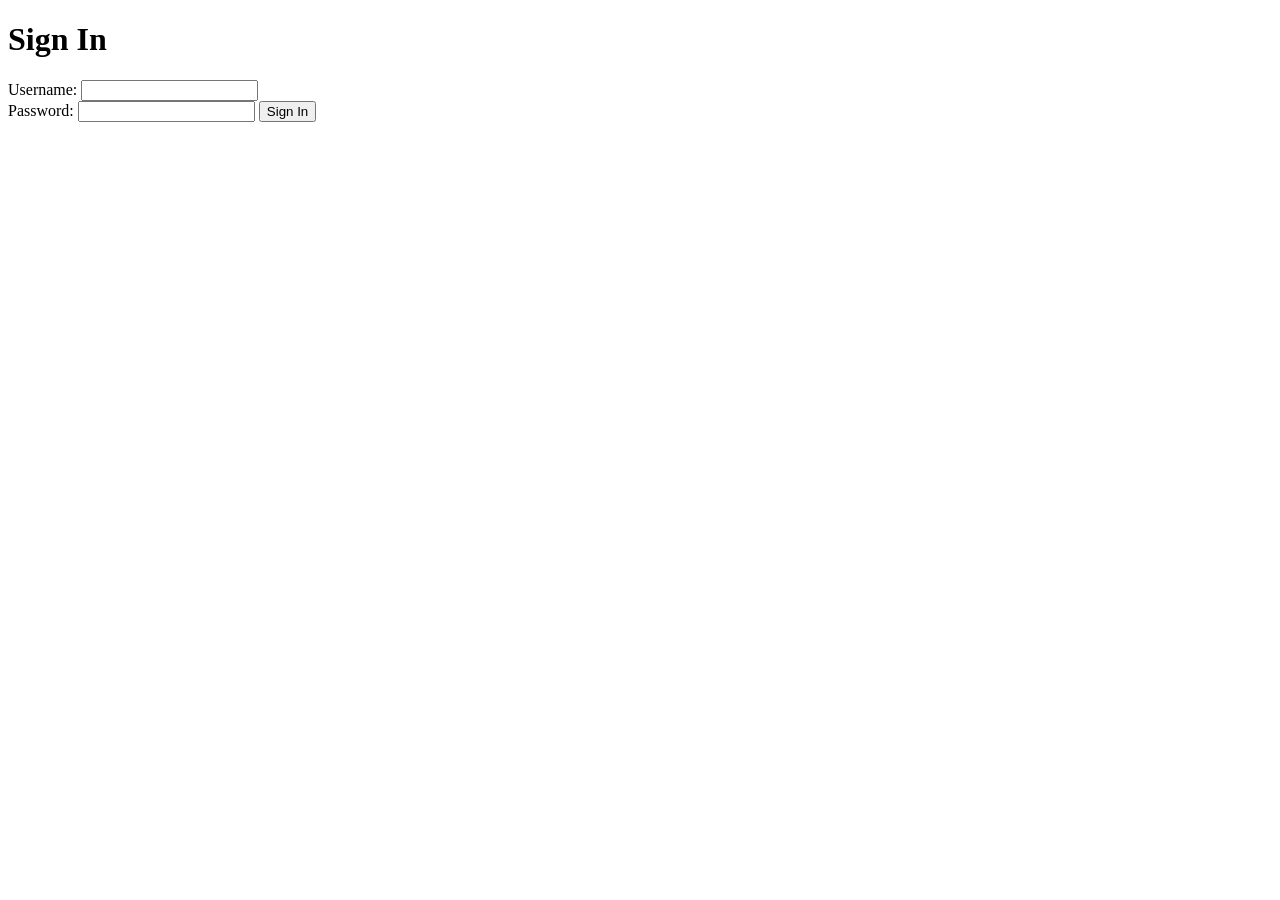
==== html/index.html @ 6da2d061 "Rename signin.html to html/index.html" ====
<!DOCTYPE html>
<html lang="en">
<head>
    <meta charset="UTF-8">
    <meta name="viewport" content="width=device-width, initial-scale=1.0">
    <title>Sign In</title>

    <link rel="stylesheet" href="../CSS/stylesheet.css">

    <script>
        window.onload = function() {
            alert('Welcome to the Sign In page! Please enter your credentials.');
        };

        function handleSubmit(event) {
            event.preventDefault();

            const username = document.getElementById('username').value.trim();
            const password = document.getElementById('password').value.trim();

            const usernameError = document.getElementById('usernameError');
            usernameError.textContent = "";

            // Simple login check
            if (username === 'admin' && password === '2026') {
                alert('Sign in successful!');
                
                // Redirect to another page (create home.html if needed)
                window.location.href = "home.html";
            } else {
                usernameError.textContent = "Invalid username or password.";
            }
        }
    </script>
</head>
<body>

    <div class="container">
        <h1>Sign In</h1>

        <form onsubmit="handleSubmit(event)">
            <label for="username">Username:</label>
            <input type="text" id="username" required>
            <div id="usernameError" class="error"></div>

            <label for="password">Password:</label>
            <input type="password" id="password" required>

            <button type="submit">Sign In</button>
        </form>
    </div>

</body>
</html>
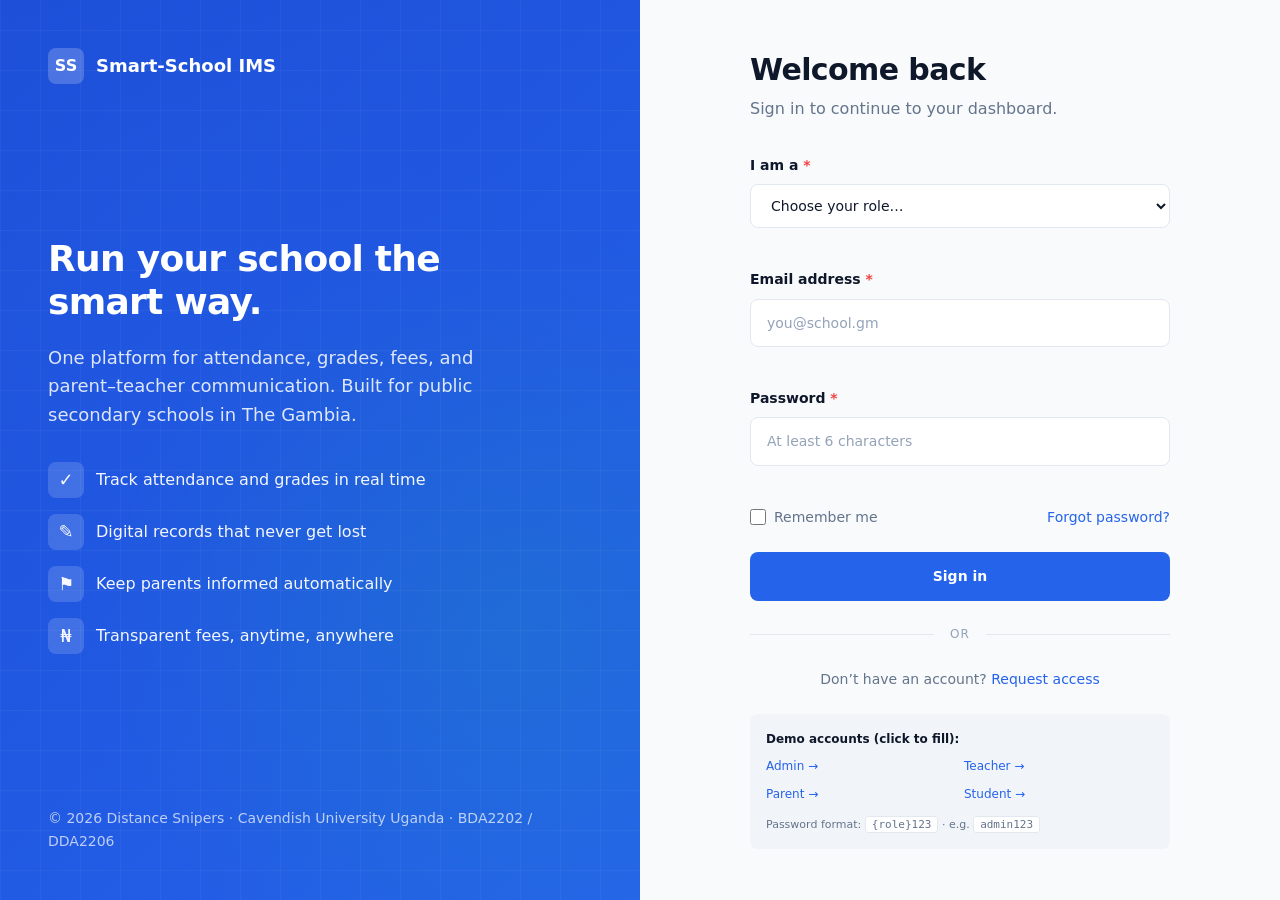
==== commit b152f65b: "Add files via upload" ====
--- a/html/index.html
+++ b/html/index.html
@@ -1,54 +1,277 @@
-<!DOCTYPE html>
-<html lang="en">
-<head>
-    <meta charset="UTF-8">
-    <meta name="viewport" content="width=device-width, initial-scale=1.0">
-    <title>Sign In</title>
-
-    <link rel="stylesheet" href="../CSS/stylesheet.css">
-
-    <script>
-        window.onload = function() {
-            alert('Welcome to the Sign In page! Please enter your credentials.');
-        };
-
-        function handleSubmit(event) {
-            event.preventDefault();
-
-            const username = document.getElementById('username').value.trim();
-            const password = document.getElementById('password').value.trim();
-
-            const usernameError = document.getElementById('usernameError');
-            usernameError.textContent = "";
-
-            // Simple login check
-            if (username === 'admin' && password === '2026') {
-                alert('Sign in successful!');
-                
-                // Redirect to another page (create home.html if needed)
-                window.location.href = "home.html";
-            } else {
-                usernameError.textContent = "Invalid username or password.";
-            }
-        }
-    </script>
-</head>
-<body>
-
-    <div class="container">
-        <h1>Sign In</h1>
-
-        <form onsubmit="handleSubmit(event)">
-            <label for="username">Username:</label>
-            <input type="text" id="username" required>
-            <div id="usernameError" class="error"></div>
-
-            <label for="password">Password:</label>
-            <input type="password" id="password" required>
-
-            <button type="submit">Sign In</button>
-        </form>
-    </div>
-
-</body>
-</html>
+<!DOCTYPE html>
+<html lang="en">
+<head>
+  <meta charset="UTF-8">
+  <meta name="viewport" content="width=device-width, initial-scale=1.0">
+  <title>Sign in — S-SIMS</title>
+  <link rel="preconnect" href="https://fonts.googleapis.com">
+  <link rel="preconnect" href="https://fonts.gstatic.com" crossorigin>
+  <link href="https://fonts.googleapis.com/css2?family=Inter:wght@400;500;600;700&display=swap" rel="stylesheet">
+  <link rel="stylesheet" href="../css/styles.css">
+</head>
+<body data-page="login">
+
+  <main class="auth-shell">
+    <!-- Hero (desktop only) -->
+    <aside class="auth-hero">
+      <div class="auth-hero-brand">
+        <div class="sidebar-brand-logo" style="background: rgba(255,255,255,0.2); color: white;">SS</div>
+        <span>Smart-School IMS</span>
+      </div>
+
+      <div class="auth-hero-content">
+        <h1>Run your school the smart way.</h1>
+        <p>One platform for attendance, grades, fees, and parent&ndash;teacher communication. Built for public secondary schools in The Gambia.</p>
+
+        <div class="auth-hero-features">
+          <div class="auth-hero-feature">
+            <div class="auth-hero-feature-icon">&#x2713;</div>
+            <div>Track attendance and grades in real time</div>
+          </div>
+          <div class="auth-hero-feature">
+            <div class="auth-hero-feature-icon">&#x270E;</div>
+            <div>Digital records that never get lost</div>
+          </div>
+          <div class="auth-hero-feature">
+            <div class="auth-hero-feature-icon">&#x2691;</div>
+            <div>Keep parents informed automatically</div>
+          </div>
+          <div class="auth-hero-feature">
+            <div class="auth-hero-feature-icon">&#x20A6;</div>
+            <div>Transparent fees, anytime, anywhere</div>
+          </div>
+        </div>
+      </div>
+
+      <div class="auth-hero-footer">
+        &copy; 2026 Distance Snipers &middot; Cavendish University Uganda &middot; BDA2202 / DDA2206
+      </div>
+    </aside>
+
+    <!-- Form area (3 view modes: login, register, forgot, success) -->
+    <section class="auth-form-wrap">
+      <div class="auth-card" id="auth-card">
+
+        <!-- ===== LOGIN VIEW ===== -->
+        <div class="auth-view" data-auth-view="login">
+          <div class="auth-card-mobile-brand">
+            <div class="sidebar-brand-logo">SS</div>
+            <span>Smart-School IMS</span>
+          </div>
+
+          <h2>Welcome back</h2>
+          <p class="auth-card-subtitle">Sign in to continue to your dashboard.</p>
+
+          <div id="login-error-banner" class="auth-error-banner"></div>
+
+          <form id="login-form" novalidate>
+            <div class="form-group">
+              <label class="form-label" for="login-role">I am a <span class="required">*</span></label>
+              <select id="login-role" class="select" required>
+                <option value="">Choose your role&hellip;</option>
+                <option value="admin">Administrator</option>
+                <option value="teacher">Teacher</option>
+                <option value="parent">Parent</option>
+                <option value="student">Student</option>
+              </select>
+              <span id="login-role-error" class="form-error"></span>
+            </div>
+
+            <div class="form-group">
+              <label class="form-label" for="login-email">Email address <span class="required">*</span></label>
+              <input id="login-email" type="email" class="input" placeholder="you@school.gm" autocomplete="email" required>
+              <span id="login-email-error" class="form-error"></span>
+            </div>
+
+            <div class="form-group">
+              <label class="form-label" for="login-password">Password <span class="required">*</span></label>
+              <input id="login-password" type="password" class="input" placeholder="At least 6 characters" autocomplete="current-password" required>
+              <span id="login-password-error" class="form-error"></span>
+            </div>
+
+            <div class="auth-form-row">
+              <label class="checkbox-wrapper">
+                <input type="checkbox" id="login-remember">
+                <span>Remember me</span>
+              </label>
+              <a href="#" data-auth-view-link="forgot">Forgot password?</a>
+            </div>
+
+            <button type="submit" class="btn btn-primary btn-block">Sign in</button>
+          </form>
+
+          <div class="auth-divider">or</div>
+
+          <p class="auth-footer-text">
+            Don&rsquo;t have an account? <a href="#" data-auth-view-link="register">Request access</a>
+          </p>
+
+          <div class="auth-demo-creds">
+            <strong>Demo accounts (click to fill):</strong>
+            <div style="display: grid; grid-template-columns: 1fr 1fr; gap: var(--space-2); margin-top: var(--space-2);">
+              <a href="#" data-fill="admin">Admin &rarr;</a>
+              <a href="#" data-fill="teacher">Teacher &rarr;</a>
+              <a href="#" data-fill="parent">Parent &rarr;</a>
+              <a href="#" data-fill="student">Student &rarr;</a>
+            </div>
+            <div style="margin-top: var(--space-3); font-size: 11px;">
+              Password format: <code>{role}123</code> &middot; e.g. <code>admin123</code>
+            </div>
+          </div>
+        </div>
+
+        <!-- ===== REGISTER VIEW ===== -->
+        <div class="auth-view hidden" data-auth-view="register">
+          <div class="auth-card-mobile-brand">
+            <div class="sidebar-brand-logo">SS</div>
+            <span>Smart-School IMS</span>
+          </div>
+
+          <h2>Request access</h2>
+          <p class="auth-card-subtitle">Tell us a bit about yourself and we&rsquo;ll get back to you.</p>
+
+          <form id="register-form" novalidate>
+            <div class="form-group">
+              <label class="form-label" for="reg-role">I am a <span class="required">*</span></label>
+              <select id="reg-role" class="select" required>
+                <option value="">Choose your role&hellip;</option>
+                <option value="parent">Parent / Guardian</option>
+                <option value="student">Student</option>
+                <option value="teacher">Teacher</option>
+              </select>
+            </div>
+
+            <div class="form-group">
+              <label class="form-label" for="reg-name">Full name <span class="required">*</span></label>
+              <input id="reg-name" type="text" class="input" placeholder="e.g. Awa Touray" required>
+            </div>
+
+            <div class="form-group">
+              <label class="form-label" for="reg-email">Email address <span class="required">*</span></label>
+              <input id="reg-email" type="email" class="input" placeholder="you@example.com" required>
+            </div>
+
+            <div class="form-group">
+              <label class="form-label" for="reg-phone">Phone number</label>
+              <input id="reg-phone" type="tel" class="input" placeholder="+220 xxx xxxx">
+            </div>
+
+            <div class="form-group">
+              <label class="form-label" for="reg-note">Anything else we should know?</label>
+              <textarea id="reg-note" class="textarea" rows="3" placeholder="e.g. my child Lamin is in Form 3A"></textarea>
+            </div>
+
+            <button type="submit" class="btn btn-primary btn-block">Submit request</button>
+          </form>
+
+          <div class="auth-divider">or</div>
+
+          <p class="auth-footer-text">
+            Already have an account? <a href="#" data-auth-view-link="login">Sign in</a>
+          </p>
+        </div>
+
+        <!-- ===== FORGOT PASSWORD VIEW ===== -->
+        <div class="auth-view hidden" data-auth-view="forgot">
+          <div class="auth-card-mobile-brand">
+            <div class="sidebar-brand-logo">SS</div>
+            <span>Smart-School IMS</span>
+          </div>
+
+          <h2>Reset your password</h2>
+          <p class="auth-card-subtitle">Enter the email associated with your account.</p>
+
+          <form id="forgot-form" novalidate>
+            <div class="form-group">
+              <label class="form-label" for="fp-email">Email address <span class="required">*</span></label>
+              <input id="fp-email" type="email" class="input" placeholder="you@school.gm" autocomplete="email" required>
+              <span id="fp-email-error" class="form-error"></span>
+            </div>
+
+            <button type="submit" class="btn btn-primary btn-block">Send reset link</button>
+          </form>
+
+          <div class="auth-divider">or</div>
+
+          <p class="auth-footer-text">
+            Remembered it? <a href="#" data-auth-view-link="login">Back to sign in</a>
+          </p>
+        </div>
+
+        <!-- ===== SUCCESS VIEW (shared) ===== -->
+        <div class="auth-view hidden" data-auth-view="success">
+          <div style="text-align: center; padding: var(--space-8) 0;">
+            <div id="success-icon" style="width: 64px; height: 64px; border-radius: 50%; background: var(--color-secondary-light); color: var(--color-secondary-dark); display: flex; align-items: center; justify-content: center; font-size: 32px; margin: 0 auto var(--space-5);">&#x2713;</div>
+            <h2 id="success-title">Done</h2>
+            <p class="auth-card-subtitle" id="success-message" style="margin-top: var(--space-2);"></p>
+            <a href="#" data-auth-view-link="login" class="btn btn-outline">Back to sign in</a>
+          </div>
+        </div>
+
+      </div>
+    </section>
+  </main>
+
+  <script>
+    // [M1] In-page view switcher for auth (login/register/forgot/success)
+    function showAuthView(viewName) {
+      var views = document.querySelectorAll('[data-auth-view]');
+      for (var i = 0; i < views.length; i++) {
+        if (views[i].dataset.authView === viewName) {
+          views[i].classList.remove('hidden');
+        } else {
+          views[i].classList.add('hidden');
+        }
+      }
+    }
+
+    document.addEventListener('click', function (e) {
+      var t = e.target.closest('[data-auth-view-link]');
+      if (t) {
+        e.preventDefault();
+        showAuthView(t.dataset.authViewLink);
+      }
+    });
+
+    // Register form handler
+    document.getElementById('register-form').addEventListener('submit', function (e) {
+      e.preventDefault();
+      document.getElementById('success-icon').innerHTML = '&#x2713;';
+      document.getElementById('success-title').textContent = 'Request submitted';
+      document.getElementById('success-message').innerHTML = 'Thanks! We&rsquo;ll review your request and email you within 1&ndash;2 working days.';
+      showAuthView('success');
+    });
+
+    // Forgot password handler
+    document.getElementById('forgot-form').addEventListener('submit', function (e) {
+      e.preventDefault();
+      var emailInput = document.getElementById('fp-email');
+      var error = document.getElementById('fp-email-error');
+      var email = emailInput.value.trim();
+      var pattern = /^[^\s@]+@[^\s@]+\.[^\s@]+$/;
+
+      error.textContent = '';
+      emailInput.classList.remove('input-error');
+
+      if (!email) {
+        error.textContent = 'Please enter your email.';
+        emailInput.classList.add('input-error');
+        return;
+      }
+      if (!pattern.test(email)) {
+        error.textContent = 'Please enter a valid email.';
+        emailInput.classList.add('input-error');
+        return;
+      }
+
+      document.getElementById('success-icon').innerHTML = '&#x2709;';
+      document.getElementById('success-icon').style.background = 'var(--color-primary-light)';
+      document.getElementById('success-icon').style.color = 'var(--color-primary-dark)';
+      document.getElementById('success-title').textContent = 'Check your inbox';
+      document.getElementById('success-message').innerHTML = 'If an account exists for <strong>' + email.replace(/[<>&]/g, '') + '</strong>, you&rsquo;ll receive a password reset link shortly.';
+      showAuthView('success');
+    });
+  </script>
+  <script src="../javascript/script.js" defer></script>
+</body>
+</html>
--- a/css/styles.css
+++ b/css/styles.css
@@ -0,0 +1,1899 @@
+/* ============================================================
+   SMART-SCHOOL INFORMATION MANAGEMENT SYSTEM
+   Group: Distance Snipers
+   Single shared stylesheet — sections marked [M{n}] per owner
+   ============================================================ */
+
+/* ============================================================
+   [M6-VARIABLES] Design tokens — Member 6
+   ============================================================ */
+:root {
+  /* Primary — trust & focus */
+  --color-primary: #2563eb;
+  --color-primary-dark: #1d4ed8;
+  --color-primary-light: #dbeafe;
+
+  /* Secondary — growth & success */
+  --color-secondary: #10b981;
+  --color-secondary-dark: #059669;
+  --color-secondary-light: #d1fae5;
+
+  /* Status */
+  --color-success: #22c55e;
+  --color-warning: #f59e0b;
+  --color-danger: #ef4444;
+  --color-info: #0ea5e9;
+
+  /* Neutrals */
+  --color-bg: #f8fafc;
+  --color-surface: #ffffff;
+  --color-surface-alt: #f1f5f9;
+  --color-border: #e2e8f0;
+  --color-border-strong: #cbd5e1;
+  --color-text: #0f172a;
+  --color-text-muted: #64748b;
+  --color-text-subtle: #94a3b8;
+
+  /* Spacing scale (4px base) */
+  --space-1: 0.25rem;
+  --space-2: 0.5rem;
+  --space-3: 0.75rem;
+  --space-4: 1rem;
+  --space-5: 1.25rem;
+  --space-6: 1.5rem;
+  --space-8: 2rem;
+  --space-10: 2.5rem;
+  --space-12: 3rem;
+  --space-16: 4rem;
+
+  /* Typography */
+  --font-family-base: 'Inter', system-ui, -apple-system, BlinkMacSystemFont, sans-serif;
+  --font-family-display: 'Inter', system-ui, sans-serif;
+  --text-xs: 0.75rem;
+  --text-sm: 0.875rem;
+  --text-base: 1rem;
+  --text-lg: 1.125rem;
+  --text-xl: 1.25rem;
+  --text-2xl: 1.5rem;
+  --text-3xl: 1.875rem;
+  --text-4xl: 2.25rem;
+
+  /* Radii */
+  --radius-sm: 4px;
+  --radius-md: 8px;
+  --radius-lg: 12px;
+  --radius-xl: 16px;
+  --radius-full: 9999px;
+
+  /* Shadows */
+  --shadow-sm: 0 1px 2px rgba(15, 23, 42, 0.05);
+  --shadow-md: 0 4px 6px -1px rgba(15, 23, 42, 0.07), 0 2px 4px -1px rgba(15, 23, 42, 0.04);
+  --shadow-lg: 0 10px 15px -3px rgba(15, 23, 42, 0.08), 0 4px 6px -2px rgba(15, 23, 42, 0.04);
+  --shadow-xl: 0 20px 25px -5px rgba(15, 23, 42, 0.1), 0 10px 10px -5px rgba(15, 23, 42, 0.04);
+
+  /* Transitions */
+  --transition-fast: 150ms ease;
+  --transition-base: 200ms ease;
+  --transition-slow: 300ms ease;
+
+  /* Layout */
+  --sidebar-width: 240px;
+  --sidebar-width-collapsed: 72px;
+  --topbar-height: 64px;
+}
+
+/* ============================================================
+   [M6-RESET] Reset & base styles — Member 6
+   ============================================================ */
+*,
+*::before,
+*::after {
+  box-sizing: border-box;
+  margin: 0;
+  padding: 0;
+}
+
+html {
+  -webkit-text-size-adjust: 100%;
+  -webkit-tap-highlight-color: transparent;
+}
+
+body {
+  font-family: var(--font-family-base);
+  font-size: var(--text-base);
+  line-height: 1.6;
+  color: var(--color-text);
+  background-color: var(--color-bg);
+  min-height: 100vh;
+  -webkit-font-smoothing: antialiased;
+  -moz-osx-font-smoothing: grayscale;
+}
+
+img,
+svg {
+  max-width: 100%;
+  display: block;
+}
+
+button,
+input,
+select,
+textarea {
+  font: inherit;
+  color: inherit;
+}
+
+button {
+  cursor: pointer;
+  border: none;
+  background: none;
+}
+
+a {
+  color: var(--color-primary);
+  text-decoration: none;
+  transition: color var(--transition-fast);
+}
+
+a:hover {
+  color: var(--color-primary-dark);
+}
+
+ul,
+ol {
+  list-style: none;
+}
+
+/* ============================================================
+   [M6-COMPONENTS] Shared components — Member 6
+   ============================================================ */
+
+/* Typography */
+h1, h2, h3, h4, h5, h6 {
+  font-family: var(--font-family-display);
+  font-weight: 700;
+  line-height: 1.25;
+  color: var(--color-text);
+  letter-spacing: -0.02em;
+}
+
+h1 { font-size: var(--text-3xl); }
+h2 { font-size: var(--text-2xl); }
+h3 { font-size: var(--text-xl); }
+h4 { font-size: var(--text-lg); }
+
+.text-muted { color: var(--color-text-muted); }
+.text-subtle { color: var(--color-text-subtle); }
+.text-sm { font-size: var(--text-sm); }
+.text-xs { font-size: var(--text-xs); }
+.font-bold { font-weight: 700; }
+.font-medium { font-weight: 500; }
+
+/* Buttons */
+.btn {
+  display: inline-flex;
+  align-items: center;
+  justify-content: center;
+  gap: var(--space-2);
+  padding: var(--space-3) var(--space-5);
+  font-size: var(--text-sm);
+  font-weight: 600;
+  border-radius: var(--radius-md);
+  transition: all var(--transition-fast);
+  white-space: nowrap;
+  border: 1px solid transparent;
+  text-decoration: none;
+}
+
+.btn:focus-visible {
+  outline: 2px solid var(--color-primary);
+  outline-offset: 2px;
+}
+
+.btn-primary {
+  background-color: var(--color-primary);
+  color: white;
+}
+
+.btn-primary:hover {
+  background-color: var(--color-primary-dark);
+  color: white;
+  transform: translateY(-1px);
+  box-shadow: var(--shadow-md);
+}
+
+.btn-secondary {
+  background-color: var(--color-secondary);
+  color: white;
+}
+
+.btn-secondary:hover {
+  background-color: var(--color-secondary-dark);
+  color: white;
+}
+
+.btn-outline {
+  background-color: transparent;
+  color: var(--color-primary);
+  border-color: var(--color-border-strong);
+}
+
+.btn-outline:hover {
+  background-color: var(--color-primary-light);
+  border-color: var(--color-primary);
+}
+
+.btn-ghost {
+  background-color: transparent;
+  color: var(--color-text-muted);
+}
+
+.btn-ghost:hover {
+  background-color: var(--color-surface-alt);
+  color: var(--color-text);
+}
+
+.btn-danger {
+  background-color: var(--color-danger);
+  color: white;
+}
+
+.btn-danger:hover {
+  background-color: #dc2626;
+  color: white;
+}
+
+.btn-sm {
+  padding: var(--space-2) var(--space-3);
+  font-size: var(--text-xs);
+}
+
+.btn-block {
+  width: 100%;
+}
+
+.btn:disabled {
+  opacity: 0.5;
+  cursor: not-allowed;
+  transform: none !important;
+}
+
+/* Form Controls */
+.form-group {
+  margin-bottom: var(--space-5);
+}
+
+.form-label {
+  display: block;
+  font-size: var(--text-sm);
+  font-weight: 600;
+  color: var(--color-text);
+  margin-bottom: var(--space-2);
+}
+
+.form-label .required {
+  color: var(--color-danger);
+}
+
+.input,
+.select,
+.textarea {
+  width: 100%;
+  padding: var(--space-3) var(--space-4);
+  font-size: var(--text-sm);
+  background-color: var(--color-surface);
+  border: 1px solid var(--color-border);
+  border-radius: var(--radius-md);
+  transition: all var(--transition-fast);
+  color: var(--color-text);
+}
+
+.input:hover,
+.select:hover,
+.textarea:hover {
+  border-color: var(--color-border-strong);
+}
+
+.input:focus,
+.select:focus,
+.textarea:focus {
+  outline: none;
+  border-color: var(--color-primary);
+  box-shadow: 0 0 0 3px var(--color-primary-light);
+}
+
+.input.input-error,
+.select.input-error,
+.textarea.input-error {
+  border-color: var(--color-danger);
+}
+
+.input.input-error:focus,
+.select.input-error:focus {
+  box-shadow: 0 0 0 3px rgba(239, 68, 68, 0.15);
+}
+
+.input::placeholder {
+  color: var(--color-text-subtle);
+}
+
+.form-error {
+  display: block;
+  font-size: var(--text-xs);
+  color: var(--color-danger);
+  margin-top: var(--space-2);
+  min-height: 1em;
+}
+
+.form-help {
+  display: block;
+  font-size: var(--text-xs);
+  color: var(--color-text-muted);
+  margin-top: var(--space-2);
+}
+
+.checkbox-wrapper {
+  display: flex;
+  align-items: center;
+  gap: var(--space-2);
+  cursor: pointer;
+  font-size: var(--text-sm);
+  color: var(--color-text-muted);
+}
+
+.checkbox-wrapper input[type="checkbox"] {
+  width: 16px;
+  height: 16px;
+  accent-color: var(--color-primary);
+  cursor: pointer;
+}
+
+/* Cards */
+.card {
+  background-color: var(--color-surface);
+  border: 1px solid var(--color-border);
+  border-radius: var(--radius-lg);
+  overflow: hidden;
+  transition: box-shadow var(--transition-base);
+}
+
+.card:hover {
+  box-shadow: var(--shadow-md);
+}
+
+.card-header {
+  padding: var(--space-5) var(--space-6);
+  border-bottom: 1px solid var(--color-border);
+  display: flex;
+  align-items: center;
+  justify-content: space-between;
+  gap: var(--space-4);
+  flex-wrap: wrap;
+}
+
+.card-header h2,
+.card-header h3 {
+  margin: 0;
+}
+
+.card-body {
+  padding: var(--space-6);
+}
+
+.card-footer {
+  padding: var(--space-4) var(--space-6);
+  border-top: 1px solid var(--color-border);
+  background-color: var(--color-surface-alt);
+}
+
+/* Badges */
+.badge {
+  display: inline-flex;
+  align-items: center;
+  gap: var(--space-1);
+  padding: var(--space-1) var(--space-3);
+  font-size: var(--text-xs);
+  font-weight: 600;
+  border-radius: var(--radius-full);
+  background-color: var(--color-surface-alt);
+  color: var(--color-text-muted);
+}
+
+.badge-success {
+  background-color: var(--color-secondary-light);
+  color: var(--color-secondary-dark);
+}
+
+.badge-warning {
+  background-color: #fef3c7;
+  color: #b45309;
+}
+
+.badge-danger {
+  background-color: #fee2e2;
+  color: #b91c1c;
+}
+
+.badge-info {
+  background-color: var(--color-primary-light);
+  color: var(--color-primary-dark);
+}
+
+.badge-dot::before {
+  content: '';
+  width: 6px;
+  height: 6px;
+  border-radius: 50%;
+  background-color: currentColor;
+}
+
+/* Tables */
+.table-wrapper {
+  overflow-x: auto;
+  border-radius: var(--radius-lg);
+  border: 1px solid var(--color-border);
+  background-color: var(--color-surface);
+}
+
+.table {
+  width: 100%;
+  border-collapse: collapse;
+  font-size: var(--text-sm);
+}
+
+.table thead {
+  background-color: var(--color-surface-alt);
+  border-bottom: 1px solid var(--color-border);
+}
+
+.table th {
+  padding: var(--space-3) var(--space-5);
+  text-align: left;
+  font-weight: 600;
+  color: var(--color-text-muted);
+  font-size: var(--text-xs);
+  text-transform: uppercase;
+  letter-spacing: 0.05em;
+  white-space: nowrap;
+}
+
+.table th.sortable {
+  cursor: pointer;
+  user-select: none;
+}
+
+.table th.sortable:hover {
+  color: var(--color-primary);
+}
+
+.table th.sortable::after {
+  content: ' ⇅';
+  opacity: 0.4;
+}
+
+.table td {
+  padding: var(--space-4) var(--space-5);
+  border-bottom: 1px solid var(--color-border);
+  color: var(--color-text);
+}
+
+.table tbody tr:last-child td {
+  border-bottom: none;
+}
+
+.table tbody tr {
+  transition: background-color var(--transition-fast);
+}
+
+.table tbody tr:hover {
+  background-color: var(--color-surface-alt);
+}
+
+/* Modal */
+.modal-overlay {
+  position: fixed;
+  inset: 0;
+  background-color: rgba(15, 23, 42, 0.5);
+  backdrop-filter: blur(4px);
+  display: flex;
+  align-items: center;
+  justify-content: center;
+  z-index: 1000;
+  padding: var(--space-4);
+  opacity: 0;
+  visibility: hidden;
+  transition: opacity var(--transition-base), visibility var(--transition-base);
+}
+
+.modal-overlay.is-open {
+  opacity: 1;
+  visibility: visible;
+}
+
+.modal {
+  background-color: var(--color-surface);
+  border-radius: var(--radius-xl);
+  width: 100%;
+  max-width: 500px;
+  max-height: 90vh;
+  overflow-y: auto;
+  box-shadow: var(--shadow-xl);
+  transform: translateY(20px);
+  transition: transform var(--transition-base);
+}
+
+.modal-overlay.is-open .modal {
+  transform: translateY(0);
+}
+
+.modal-header {
+  padding: var(--space-5) var(--space-6);
+  border-bottom: 1px solid var(--color-border);
+  display: flex;
+  align-items: center;
+  justify-content: space-between;
+}
+
+.modal-header h3 {
+  margin: 0;
+}
+
+.modal-close {
+  width: 32px;
+  height: 32px;
+  border-radius: var(--radius-md);
+  display: flex;
+  align-items: center;
+  justify-content: center;
+  font-size: var(--text-xl);
+  color: var(--color-text-muted);
+  transition: all var(--transition-fast);
+}
+
+.modal-close:hover {
+  background-color: var(--color-surface-alt);
+  color: var(--color-text);
+}
+
+.modal-body {
+  padding: var(--space-6);
+}
+
+.modal-footer {
+  padding: var(--space-4) var(--space-6);
+  border-top: 1px solid var(--color-border);
+  background-color: var(--color-surface-alt);
+  display: flex;
+  justify-content: flex-end;
+  gap: var(--space-3);
+}
+
+/* Toast */
+.toast {
+  position: fixed;
+  bottom: var(--space-6);
+  right: var(--space-6);
+  background-color: var(--color-text);
+  color: white;
+  padding: var(--space-4) var(--space-5);
+  border-radius: var(--radius-md);
+  box-shadow: var(--shadow-lg);
+  z-index: 2000;
+  display: flex;
+  align-items: center;
+  gap: var(--space-3);
+  transform: translateY(100px);
+  opacity: 0;
+  transition: all var(--transition-base);
+  max-width: 400px;
+}
+
+.toast.is-visible {
+  transform: translateY(0);
+  opacity: 1;
+}
+
+.toast-success {
+  background-color: var(--color-secondary-dark);
+}
+
+.toast-error {
+  background-color: var(--color-danger);
+}
+
+/* Utility classes */
+.hidden { display: none !important; }
+.text-center { text-align: center; }
+.text-right { text-align: right; }
+.mt-2 { margin-top: var(--space-2); }
+.mt-4 { margin-top: var(--space-4); }
+.mt-6 { margin-top: var(--space-6); }
+.mb-2 { margin-bottom: var(--space-2); }
+.mb-4 { margin-bottom: var(--space-4); }
+.mb-6 { margin-bottom: var(--space-6); }
+.flex { display: flex; }
+.flex-col { flex-direction: column; }
+.items-center { align-items: center; }
+.justify-between { justify-content: space-between; }
+.gap-2 { gap: var(--space-2); }
+.gap-4 { gap: var(--space-4); }
+
+/* Progress bar */
+.progress {
+  width: 100%;
+  height: 8px;
+  background-color: var(--color-surface-alt);
+  border-radius: var(--radius-full);
+  overflow: hidden;
+}
+
+.progress-bar {
+  height: 100%;
+  background-color: var(--color-primary);
+  border-radius: var(--radius-full);
+  transition: width var(--transition-slow);
+}
+
+.progress-bar-success { background-color: var(--color-secondary); }
+.progress-bar-warning { background-color: var(--color-warning); }
+.progress-bar-danger { background-color: var(--color-danger); }
+
+/* ============================================================
+   [M1] Authentication & Landing — Member 1
+   ============================================================ */
+
+.auth-shell {
+  min-height: 100vh;
+  display: grid;
+  grid-template-columns: 1fr;
+  background-color: var(--color-bg);
+}
+
+@media (min-width: 1024px) {
+  .auth-shell {
+    grid-template-columns: 1fr 1fr;
+  }
+}
+
+.auth-hero {
+  display: none;
+  background:
+    radial-gradient(circle at 20% 30%, rgba(37, 99, 235, 0.15) 0%, transparent 50%),
+    radial-gradient(circle at 80% 70%, rgba(16, 185, 129, 0.15) 0%, transparent 50%),
+    linear-gradient(135deg, var(--color-primary-dark) 0%, var(--color-primary) 100%);
+  padding: var(--space-12);
+  position: relative;
+  overflow: hidden;
+  color: white;
+}
+
+@media (min-width: 1024px) {
+  .auth-hero {
+    display: flex;
+    flex-direction: column;
+    justify-content: space-between;
+  }
+}
+
+.auth-hero::before {
+  content: '';
+  position: absolute;
+  top: -50%;
+  right: -50%;
+  width: 200%;
+  height: 200%;
+  background-image:
+    linear-gradient(rgba(255, 255, 255, 0.04) 1px, transparent 1px),
+    linear-gradient(90deg, rgba(255, 255, 255, 0.04) 1px, transparent 1px);
+  background-size: 40px 40px;
+  pointer-events: none;
+}
+
+.auth-hero-brand {
+  display: flex;
+  align-items: center;
+  gap: var(--space-3);
+  font-size: var(--text-lg);
+  font-weight: 700;
+  position: relative;
+  z-index: 1;
+}
+
+.auth-hero-content {
+  position: relative;
+  z-index: 1;
+  max-width: 480px;
+}
+
+.auth-hero h1 {
+  color: white;
+  font-size: var(--text-4xl);
+  margin-bottom: var(--space-5);
+  line-height: 1.2;
+}
+
+.auth-hero p {
+  font-size: var(--text-lg);
+  color: rgba(255, 255, 255, 0.85);
+  margin-bottom: var(--space-8);
+}
+
+.auth-hero-features {
+  display: flex;
+  flex-direction: column;
+  gap: var(--space-4);
+}
+
+.auth-hero-feature {
+  display: flex;
+  align-items: center;
+  gap: var(--space-3);
+  color: rgba(255, 255, 255, 0.95);
+  font-size: var(--text-base);
+}
+
+.auth-hero-feature-icon {
+  width: 36px;
+  height: 36px;
+  border-radius: var(--radius-md);
+  background-color: rgba(255, 255, 255, 0.15);
+  display: flex;
+  align-items: center;
+  justify-content: center;
+  font-size: var(--text-lg);
+  flex-shrink: 0;
+}
+
+.auth-hero-footer {
+  position: relative;
+  z-index: 1;
+  font-size: var(--text-sm);
+  color: rgba(255, 255, 255, 0.7);
+}
+
+.auth-form-wrap {
+  display: flex;
+  align-items: center;
+  justify-content: center;
+  padding: var(--space-8) var(--space-4);
+}
+
+.auth-card {
+  width: 100%;
+  max-width: 420px;
+}
+
+.auth-card-mobile-brand {
+  display: flex;
+  align-items: center;
+  gap: var(--space-3);
+  margin-bottom: var(--space-8);
+  font-weight: 700;
+  font-size: var(--text-lg);
+  color: var(--color-primary);
+}
+
+@media (min-width: 1024px) {
+  .auth-card-mobile-brand {
+    display: none;
+  }
+}
+
+.auth-card h2 {
+  font-size: var(--text-3xl);
+  margin-bottom: var(--space-2);
+}
+
+.auth-card-subtitle {
+  color: var(--color-text-muted);
+  margin-bottom: var(--space-8);
+}
+
+.auth-form-row {
+  display: flex;
+  align-items: center;
+  justify-content: space-between;
+  margin-bottom: var(--space-6);
+}
+
+.auth-form-row a {
+  font-size: var(--text-sm);
+}
+
+.auth-error-banner {
+  background-color: #fee2e2;
+  color: #991b1b;
+  padding: var(--space-3) var(--space-4);
+  border-radius: var(--radius-md);
+  font-size: var(--text-sm);
+  margin-bottom: var(--space-5);
+  border-left: 3px solid var(--color-danger);
+  display: none;
+}
+
+.auth-error-banner.is-visible {
+  display: block;
+}
+
+.auth-divider {
+  display: flex;
+  align-items: center;
+  gap: var(--space-4);
+  margin: var(--space-6) 0;
+  color: var(--color-text-subtle);
+  font-size: var(--text-xs);
+  text-transform: uppercase;
+  letter-spacing: 0.1em;
+}
+
+.auth-divider::before,
+.auth-divider::after {
+  content: '';
+  flex: 1;
+  height: 1px;
+  background-color: var(--color-border);
+}
+
+.auth-footer-text {
+  text-align: center;
+  font-size: var(--text-sm);
+  color: var(--color-text-muted);
+}
+
+.auth-demo-creds {
+  margin-top: var(--space-6);
+  padding: var(--space-4);
+  background-color: var(--color-surface-alt);
+  border-radius: var(--radius-md);
+  font-size: var(--text-xs);
+  color: var(--color-text-muted);
+}
+
+.auth-demo-creds strong {
+  display: block;
+  margin-bottom: var(--space-2);
+  color: var(--color-text);
+}
+
+.auth-demo-creds code {
+  font-family: ui-monospace, SFMono-Regular, monospace;
+  background-color: var(--color-surface);
+  padding: 1px 6px;
+  border-radius: 3px;
+  border: 1px solid var(--color-border);
+}
+
+/* ============================================================
+   [M2] Layout: Sidebar, Topbar, Footer — Member 2
+   ============================================================ */
+
+.app-shell {
+  min-height: 100vh;
+  display: grid;
+  grid-template-columns: var(--sidebar-width) 1fr;
+  grid-template-rows: var(--topbar-height) 1fr;
+  grid-template-areas:
+    "sidebar topbar"
+    "sidebar main";
+}
+
+.sidebar {
+  grid-area: sidebar;
+  background-color: var(--color-surface);
+  border-right: 1px solid var(--color-border);
+  display: flex;
+  flex-direction: column;
+  position: sticky;
+  top: 0;
+  height: 100vh;
+  z-index: 50;
+  transition: transform var(--transition-base);
+}
+
+.sidebar-brand {
+  padding: var(--space-5) var(--space-6);
+  display: flex;
+  align-items: center;
+  gap: var(--space-3);
+  border-bottom: 1px solid var(--color-border);
+  height: var(--topbar-height);
+}
+
+.sidebar-brand-logo {
+  width: 36px;
+  height: 36px;
+  border-radius: var(--radius-md);
+  background: linear-gradient(135deg, var(--color-primary) 0%, var(--color-primary-dark) 100%);
+  display: flex;
+  align-items: center;
+  justify-content: center;
+  color: white;
+  font-weight: 700;
+  font-size: var(--text-base);
+  flex-shrink: 0;
+}
+
+.sidebar-brand-text {
+  display: flex;
+  flex-direction: column;
+  line-height: 1.2;
+  overflow: hidden;
+}
+
+.sidebar-brand-name {
+  font-weight: 700;
+  font-size: var(--text-base);
+  color: var(--color-text);
+  white-space: nowrap;
+}
+
+.sidebar-brand-tag {
+  font-size: var(--text-xs);
+  color: var(--color-text-muted);
+  white-space: nowrap;
+}
+
+.sidebar-nav {
+  flex: 1;
+  overflow-y: auto;
+  padding: var(--space-5) var(--space-3);
+}
+
+.sidebar-nav-section {
+  margin-bottom: var(--space-6);
+}
+
+.sidebar-nav-label {
+  font-size: var(--text-xs);
+  font-weight: 600;
+  color: var(--color-text-subtle);
+  text-transform: uppercase;
+  letter-spacing: 0.1em;
+  padding: 0 var(--space-3);
+  margin-bottom: var(--space-2);
+}
+
+.sidebar-nav-list {
+  display: flex;
+  flex-direction: column;
+  gap: 2px;
+}
+
+.sidebar-nav-link {
+  display: flex;
+  align-items: center;
+  gap: var(--space-3);
+  padding: var(--space-3) var(--space-3);
+  border-radius: var(--radius-md);
+  color: var(--color-text-muted);
+  font-size: var(--text-sm);
+  font-weight: 500;
+  transition: all var(--transition-fast);
+}
+
+.sidebar-nav-link:hover {
+  background-color: var(--color-surface-alt);
+  color: var(--color-text);
+}
+
+.sidebar-nav-link.is-active {
+  background-color: var(--color-primary-light);
+  color: var(--color-primary-dark);
+  font-weight: 600;
+}
+
+.sidebar-nav-icon {
+  width: 18px;
+  height: 18px;
+  flex-shrink: 0;
+  display: flex;
+  align-items: center;
+  justify-content: center;
+}
+
+.sidebar-footer {
+  padding: var(--space-4);
+  border-top: 1px solid var(--color-border);
+}
+
+.sidebar-user {
+  display: flex;
+  align-items: center;
+  gap: var(--space-3);
+  padding: var(--space-2);
+  border-radius: var(--radius-md);
+}
+
+.sidebar-user-avatar {
+  width: 36px;
+  height: 36px;
+  border-radius: var(--radius-full);
+  background-color: var(--color-primary-light);
+  color: var(--color-primary-dark);
+  display: flex;
+  align-items: center;
+  justify-content: center;
+  font-weight: 600;
+  font-size: var(--text-sm);
+  flex-shrink: 0;
+}
+
+.sidebar-user-info {
+  flex: 1;
+  overflow: hidden;
+}
+
+.sidebar-user-name {
+  font-size: var(--text-sm);
+  font-weight: 600;
+  color: var(--color-text);
+  white-space: nowrap;
+  overflow: hidden;
+  text-overflow: ellipsis;
+}
+
+.sidebar-user-role {
+  font-size: var(--text-xs);
+  color: var(--color-text-muted);
+  text-transform: capitalize;
+}
+
+/* Topbar */
+.topbar {
+  grid-area: topbar;
+  background-color: var(--color-surface);
+  border-bottom: 1px solid var(--color-border);
+  display: flex;
+  align-items: center;
+  justify-content: space-between;
+  padding: 0 var(--space-6);
+  position: sticky;
+  top: 0;
+  z-index: 40;
+  height: var(--topbar-height);
+}
+
+.topbar-left {
+  display: flex;
+  align-items: center;
+  gap: var(--space-4);
+}
+
+.topbar-toggle {
+  display: none;
+  width: 40px;
+  height: 40px;
+  border-radius: var(--radius-md);
+  align-items: center;
+  justify-content: center;
+  color: var(--color-text-muted);
+  font-size: var(--text-xl);
+}
+
+.topbar-toggle:hover {
+  background-color: var(--color-surface-alt);
+  color: var(--color-text);
+}
+
+.topbar-page-title {
+  font-size: var(--text-lg);
+  font-weight: 600;
+  color: var(--color-text);
+}
+
+.topbar-right {
+  display: flex;
+  align-items: center;
+  gap: var(--space-3);
+}
+
+.topbar-greeting {
+  font-size: var(--text-sm);
+  color: var(--color-text-muted);
+  display: none;
+}
+
+@media (min-width: 768px) {
+  .topbar-greeting {
+    display: block;
+  }
+}
+
+.topbar-greeting strong {
+  color: var(--color-text);
+  font-weight: 600;
+}
+
+.topbar-icon-btn {
+  width: 40px;
+  height: 40px;
+  border-radius: var(--radius-md);
+  display: flex;
+  align-items: center;
+  justify-content: center;
+  color: var(--color-text-muted);
+  position: relative;
+  transition: all var(--transition-fast);
+}
+
+.topbar-icon-btn:hover {
+  background-color: var(--color-surface-alt);
+  color: var(--color-text);
+}
+
+.topbar-icon-btn .badge-dot-indicator {
+  position: absolute;
+  top: 8px;
+  right: 8px;
+  width: 8px;
+  height: 8px;
+  border-radius: 50%;
+  background-color: var(--color-danger);
+  border: 2px solid var(--color-surface);
+}
+
+/* Main content */
+.main-content {
+  grid-area: main;
+  padding: var(--space-8);
+  overflow-x: hidden;
+}
+
+.page-header {
+  margin-bottom: var(--space-8);
+  display: flex;
+  align-items: flex-start;
+  justify-content: space-between;
+  gap: var(--space-4);
+  flex-wrap: wrap;
+}
+
+.page-header h1 {
+  margin: 0;
+  font-size: var(--text-3xl);
+}
+
+.page-header p {
+  color: var(--color-text-muted);
+  margin-top: var(--space-2);
+}
+
+.page-header-actions {
+  display: flex;
+  gap: var(--space-3);
+  flex-wrap: wrap;
+}
+
+/* Mobile responsive */
+.sidebar-backdrop {
+  display: none;
+  position: fixed;
+  inset: 0;
+  background-color: rgba(15, 23, 42, 0.5);
+  z-index: 49;
+}
+
+.sidebar-backdrop.is-visible {
+  display: block;
+}
+
+@media (max-width: 1023px) {
+  .app-shell {
+    grid-template-columns: 1fr;
+    grid-template-areas:
+      "topbar"
+      "main";
+  }
+
+  .sidebar {
+    position: fixed;
+    top: 0;
+    left: 0;
+    width: var(--sidebar-width);
+    transform: translateX(-100%);
+    box-shadow: var(--shadow-xl);
+  }
+
+  .sidebar.is-open {
+    transform: translateX(0);
+  }
+
+  .topbar-toggle {
+    display: flex;
+  }
+}
+
+@media (max-width: 767px) {
+  .main-content {
+    padding: var(--space-5);
+  }
+
+  .topbar {
+    padding: 0 var(--space-4);
+  }
+
+  .page-header h1 {
+    font-size: var(--text-2xl);
+  }
+}
+
+/* ============================================================
+   [M3] Admin Dashboard — Member 3
+   ============================================================ */
+
+.stats-grid {
+  display: grid;
+  grid-template-columns: repeat(auto-fit, minmax(220px, 1fr));
+  gap: var(--space-5);
+  margin-bottom: var(--space-8);
+}
+
+.stat-card {
+  background-color: var(--color-surface);
+  border: 1px solid var(--color-border);
+  border-radius: var(--radius-lg);
+  padding: var(--space-5);
+  display: flex;
+  align-items: flex-start;
+  gap: var(--space-4);
+  transition: all var(--transition-base);
+}
+
+.stat-card:hover {
+  box-shadow: var(--shadow-md);
+  transform: translateY(-2px);
+  border-color: var(--color-border-strong);
+}
+
+.stat-card-icon {
+  width: 48px;
+  height: 48px;
+  border-radius: var(--radius-md);
+  display: flex;
+  align-items: center;
+  justify-content: center;
+  flex-shrink: 0;
+  font-size: var(--text-xl);
+}
+
+.stat-card-icon.icon-blue {
+  background-color: var(--color-primary-light);
+  color: var(--color-primary-dark);
+}
+
+.stat-card-icon.icon-green {
+  background-color: var(--color-secondary-light);
+  color: var(--color-secondary-dark);
+}
+
+.stat-card-icon.icon-amber {
+  background-color: #fef3c7;
+  color: #b45309;
+}
+
+.stat-card-icon.icon-purple {
+  background-color: #ede9fe;
+  color: #6d28d9;
+}
+
+.stat-card-content {
+  flex: 1;
+  min-width: 0;
+}
+
+.stat-card-label {
+  font-size: var(--text-sm);
+  color: var(--color-text-muted);
+  margin-bottom: var(--space-1);
+  font-weight: 500;
+}
+
+.stat-card-value {
+  font-size: var(--text-3xl);
+  font-weight: 700;
+  color: var(--color-text);
+  line-height: 1.1;
+  letter-spacing: -0.02em;
+}
+
+.stat-card-trend {
+  font-size: var(--text-xs);
+  margin-top: var(--space-2);
+  display: inline-flex;
+  align-items: center;
+  gap: var(--space-1);
+  font-weight: 500;
+}
+
+.stat-card-trend.is-up {
+  color: var(--color-secondary-dark);
+}
+
+.stat-card-trend.is-down {
+  color: var(--color-danger);
+}
+
+.dashboard-grid {
+  display: grid;
+  grid-template-columns: 1fr;
+  gap: var(--space-6);
+}
+
+@media (min-width: 1024px) {
+  .dashboard-grid {
+    grid-template-columns: 2fr 1fr;
+  }
+}
+
+.users-toolbar {
+  display: flex;
+  align-items: center;
+  gap: var(--space-3);
+  flex-wrap: wrap;
+  margin-bottom: var(--space-5);
+}
+
+.users-search {
+  flex: 1;
+  min-width: 240px;
+  max-width: 400px;
+}
+
+.users-filter {
+  min-width: 150px;
+}
+
+/* Mobile cards-instead-of-table */
+@media (max-width: 767px) {
+  .table-mobile-cards .table {
+    display: none;
+  }
+
+  .table-mobile-cards .mobile-card-list {
+    display: flex;
+    flex-direction: column;
+    gap: var(--space-3);
+  }
+
+  .mobile-card {
+    background-color: var(--color-surface);
+    border: 1px solid var(--color-border);
+    border-radius: var(--radius-md);
+    padding: var(--space-4);
+  }
+
+  .mobile-card-header {
+    display: flex;
+    justify-content: space-between;
+    align-items: flex-start;
+    margin-bottom: var(--space-3);
+  }
+
+  .mobile-card-title {
+    font-weight: 600;
+  }
+
+  .mobile-card-row {
+    display: flex;
+    justify-content: space-between;
+    font-size: var(--text-sm);
+    padding: var(--space-2) 0;
+    border-top: 1px solid var(--color-border);
+  }
+
+  .mobile-card-row-label {
+    color: var(--color-text-muted);
+  }
+}
+
+@media (min-width: 768px) {
+  .mobile-card-list {
+    display: none;
+  }
+}
+
+.action-buttons {
+  display: flex;
+  gap: var(--space-2);
+}
+
+.icon-btn {
+  width: 32px;
+  height: 32px;
+  border-radius: var(--radius-md);
+  display: flex;
+  align-items: center;
+  justify-content: center;
+  color: var(--color-text-muted);
+  transition: all var(--transition-fast);
+}
+
+.icon-btn:hover {
+  background-color: var(--color-surface-alt);
+  color: var(--color-text);
+}
+
+.icon-btn.icon-btn-danger:hover {
+  background-color: #fee2e2;
+  color: var(--color-danger);
+}
+
+/* ============================================================
+   [M4] Teacher Dashboard — Member 4
+   ============================================================ */
+
+.attendance-list {
+  display: flex;
+  flex-direction: column;
+  gap: var(--space-2);
+}
+
+.attendance-row {
+  display: grid;
+  grid-template-columns: 1fr auto;
+  align-items: center;
+  gap: var(--space-4);
+  padding: var(--space-4);
+  background-color: var(--color-surface);
+  border: 1px solid var(--color-border);
+  border-radius: var(--radius-md);
+  transition: all var(--transition-fast);
+}
+
+.attendance-row:hover {
+  border-color: var(--color-border-strong);
+}
+
+.attendance-student {
+  display: flex;
+  align-items: center;
+  gap: var(--space-3);
+  min-width: 0;
+}
+
+.attendance-student-avatar {
+  width: 36px;
+  height: 36px;
+  border-radius: var(--radius-full);
+  background-color: var(--color-primary-light);
+  color: var(--color-primary-dark);
+  display: flex;
+  align-items: center;
+  justify-content: center;
+  font-weight: 600;
+  font-size: var(--text-sm);
+  flex-shrink: 0;
+}
+
+.attendance-student-name {
+  font-weight: 500;
+  white-space: nowrap;
+  overflow: hidden;
+  text-overflow: ellipsis;
+}
+
+.attendance-student-id {
+  font-size: var(--text-xs);
+  color: var(--color-text-muted);
+}
+
+.attendance-options {
+  display: flex;
+  gap: var(--space-2);
+}
+
+.attendance-option {
+  position: relative;
+}
+
+.attendance-option input[type="radio"] {
+  position: absolute;
+  opacity: 0;
+  pointer-events: none;
+}
+
+.attendance-option label {
+  display: inline-flex;
+  align-items: center;
+  justify-content: center;
+  padding: var(--space-2) var(--space-4);
+  font-size: var(--text-xs);
+  font-weight: 600;
+  border: 1px solid var(--color-border);
+  border-radius: var(--radius-md);
+  cursor: pointer;
+  transition: all var(--transition-fast);
+  background-color: var(--color-surface);
+  color: var(--color-text-muted);
+  min-width: 64px;
+  text-align: center;
+}
+
+.attendance-option label:hover {
+  border-color: var(--color-border-strong);
+  color: var(--color-text);
+}
+
+.attendance-option input[type="radio"]:checked + label {
+  background-color: var(--color-primary);
+  border-color: var(--color-primary);
+  color: white;
+}
+
+.attendance-option.opt-present input[type="radio"]:checked + label {
+  background-color: var(--color-secondary);
+  border-color: var(--color-secondary);
+}
+
+.attendance-option.opt-absent input[type="radio"]:checked + label {
+  background-color: var(--color-danger);
+  border-color: var(--color-danger);
+}
+
+.attendance-option.opt-late input[type="radio"]:checked + label {
+  background-color: var(--color-warning);
+  border-color: var(--color-warning);
+}
+
+@media (max-width: 480px) {
+  .attendance-row {
+    grid-template-columns: 1fr;
+  }
+
+  .attendance-options {
+    width: 100%;
+    display: grid;
+    grid-template-columns: repeat(3, 1fr);
+  }
+
+  .attendance-option label {
+    min-width: 0;
+    width: 100%;
+  }
+}
+
+.grades-table input[type="number"] {
+  width: 80px;
+  padding: var(--space-2) var(--space-3);
+  font-size: var(--text-sm);
+  border: 1px solid var(--color-border);
+  border-radius: var(--radius-sm);
+}
+
+.grades-table input[type="number"]:focus {
+  outline: none;
+  border-color: var(--color-primary);
+  box-shadow: 0 0 0 2px var(--color-primary-light);
+}
+
+.grades-table input[type="number"].input-error {
+  border-color: var(--color-danger);
+}
+
+.summary-strip {
+  display: grid;
+  grid-template-columns: repeat(auto-fit, minmax(180px, 1fr));
+  gap: var(--space-4);
+  padding: var(--space-5);
+  background-color: var(--color-primary-light);
+  border-radius: var(--radius-lg);
+  margin-bottom: var(--space-6);
+}
+
+.summary-item {
+  text-align: left;
+}
+
+.summary-item-label {
+  font-size: var(--text-xs);
+  color: var(--color-primary-dark);
+  text-transform: uppercase;
+  letter-spacing: 0.05em;
+  font-weight: 600;
+  margin-bottom: var(--space-1);
+}
+
+.summary-item-value {
+  font-size: var(--text-2xl);
+  font-weight: 700;
+  color: var(--color-text);
+  letter-spacing: -0.02em;
+}
+
+/* ============================================================
+   [M5] Parent & Student Portals — Member 5
+   ============================================================ */
+
+.subject-grid {
+  display: grid;
+  grid-template-columns: repeat(auto-fit, minmax(260px, 1fr));
+  gap: var(--space-5);
+}
+
+.subject-card {
+  background-color: var(--color-surface);
+  border: 1px solid var(--color-border);
+  border-radius: var(--radius-lg);
+  padding: var(--space-5);
+  transition: all var(--transition-base);
+}
+
+.subject-card:hover {
+  box-shadow: var(--shadow-md);
+  transform: translateY(-2px);
+}
+
+.subject-card-header {
+  display: flex;
+  align-items: flex-start;
+  justify-content: space-between;
+  margin-bottom: var(--space-4);
+}
+
+.subject-card-icon {
+  width: 40px;
+  height: 40px;
+  border-radius: var(--radius-md);
+  background-color: var(--color-primary-light);
+  color: var(--color-primary-dark);
+  display: flex;
+  align-items: center;
+  justify-content: center;
+  font-weight: 600;
+  font-size: var(--text-base);
+  flex-shrink: 0;
+}
+
+.subject-card-name {
+  font-weight: 600;
+  margin-bottom: var(--space-1);
+}
+
+.subject-card-teacher {
+  font-size: var(--text-xs);
+  color: var(--color-text-muted);
+}
+
+.subject-card-grade {
+  font-size: var(--text-3xl);
+  font-weight: 700;
+  letter-spacing: -0.02em;
+  margin-bottom: var(--space-1);
+}
+
+.subject-card-grade.is-pass { color: var(--color-secondary-dark); }
+.subject-card-grade.is-fail { color: var(--color-danger); }
+
+.subject-card-status {
+  font-size: var(--text-sm);
+  color: var(--color-text-muted);
+}
+
+.fees-summary {
+  display: grid;
+  grid-template-columns: repeat(auto-fit, minmax(200px, 1fr));
+  gap: var(--space-5);
+  margin-bottom: var(--space-6);
+}
+
+.fees-card {
+  padding: var(--space-5);
+  border-radius: var(--radius-lg);
+  border: 1px solid var(--color-border);
+  background-color: var(--color-surface);
+}
+
+.fees-card-label {
+  font-size: var(--text-sm);
+  color: var(--color-text-muted);
+  margin-bottom: var(--space-2);
+}
+
+.fees-card-value {
+  font-size: var(--text-2xl);
+  font-weight: 700;
+  letter-spacing: -0.02em;
+}
+
+.fees-card.is-due {
+  background-color: #fef3c7;
+  border-color: #fcd34d;
+}
+
+.fees-card.is-due .fees-card-label {
+  color: #b45309;
+}
+
+.fees-card.is-due .fees-card-value {
+  color: #92400e;
+}
+
+.fees-card.is-paid {
+  background-color: var(--color-secondary-light);
+  border-color: var(--color-secondary);
+}
+
+.fees-card.is-paid .fees-card-label {
+  color: var(--color-secondary-dark);
+}
+
+.fees-card.is-paid .fees-card-value {
+  color: var(--color-secondary-dark);
+}
+
+/* Timetable */
+.timetable {
+  display: grid;
+  grid-template-columns: 80px repeat(5, 1fr);
+  gap: 1px;
+  background-color: var(--color-border);
+  border: 1px solid var(--color-border);
+  border-radius: var(--radius-lg);
+  overflow: hidden;
+  font-size: var(--text-sm);
+}
+
+.timetable-cell {
+  background-color: var(--color-surface);
+  padding: var(--space-3);
+  min-height: 64px;
+}
+
+.timetable-cell.is-header {
+  background-color: var(--color-surface-alt);
+  font-weight: 600;
+  text-align: center;
+  color: var(--color-text-muted);
+  font-size: var(--text-xs);
+  text-transform: uppercase;
+  letter-spacing: 0.05em;
+  padding: var(--space-3);
+  min-height: auto;
+}
+
+.timetable-cell.is-time {
+  background-color: var(--color-surface-alt);
+  font-weight: 600;
+  color: var(--color-text-muted);
+  font-size: var(--text-xs);
+  display: flex;
+  align-items: center;
+  justify-content: center;
+}
+
+.timetable-class {
+  background-color: var(--color-primary-light);
+  border-radius: var(--radius-sm);
+  padding: var(--space-2);
+  height: 100%;
+}
+
+.timetable-class-name {
+  font-weight: 600;
+  color: var(--color-primary-dark);
+  font-size: var(--text-xs);
+  margin-bottom: 2px;
+}
+
+.timetable-class-teacher {
+  font-size: var(--text-xs);
+  color: var(--color-text-muted);
+}
+
+@media (max-width: 767px) {
+  .timetable {
+    grid-template-columns: 60px repeat(5, minmax(120px, 1fr));
+    overflow-x: auto;
+  }
+}
+
+/* Attendance summary */
+.attendance-summary {
+  display: grid;
+  grid-template-columns: 1fr;
+  gap: var(--space-5);
+}
+
+@media (min-width: 768px) {
+  .attendance-summary {
+    grid-template-columns: repeat(3, 1fr);
+  }
+}
+
+.attendance-stat {
+  background-color: var(--color-surface);
+  border: 1px solid var(--color-border);
+  border-radius: var(--radius-lg);
+  padding: var(--space-5);
+  text-align: center;
+}
+
+.attendance-stat-value {
+  font-size: var(--text-4xl);
+  font-weight: 700;
+  letter-spacing: -0.02em;
+  margin-bottom: var(--space-1);
+}
+
+.attendance-stat-value.is-good { color: var(--color-secondary-dark); }
+.attendance-stat-value.is-warn { color: var(--color-warning); }
+.attendance-stat-value.is-bad { color: var(--color-danger); }
+
+.attendance-stat-label {
+  color: var(--color-text-muted);
+  font-size: var(--text-sm);
+}
+
+/* Announcements */
+.announcement-list {
+  display: flex;
+  flex-direction: column;
+  gap: var(--space-3);
+}
+
+.announcement-item {
+  background-color: var(--color-surface);
+  border: 1px solid var(--color-border);
+  border-radius: var(--radius-md);
+  padding: var(--space-5);
+  border-left: 3px solid var(--color-primary);
+}
+
+.announcement-header {
+  display: flex;
+  align-items: center;
+  justify-content: space-between;
+  margin-bottom: var(--space-2);
+  gap: var(--space-3);
+  flex-wrap: wrap;
+}
+
+.announcement-title {
+  font-weight: 600;
+  color: var(--color-text);
+}
+
+.announcement-date {
+  font-size: var(--text-xs);
+  color: var(--color-text-muted);
+}
+
+.announcement-body {
+  color: var(--color-text-muted);
+  font-size: var(--text-sm);
+  line-height: 1.6;
+}
+
+.announcement-author {
+  margin-top: var(--space-3);
+  padding-top: var(--space-3);
+  border-top: 1px solid var(--color-border);
+  font-size: var(--text-xs);
+  color: var(--color-text-subtle);
+}
+
+/* Empty states */
+.empty-state {
+  text-align: center;
+  padding: var(--space-12) var(--space-6);
+  color: var(--color-text-muted);
+}
+
+.empty-state-icon {
+  font-size: 48px;
+  margin-bottom: var(--space-4);
+  opacity: 0.5;
+}
+
+.empty-state-title {
+  font-size: var(--text-lg);
+  font-weight: 600;
+  color: var(--color-text);
+  margin-bottom: var(--space-2);
+}
+
+.empty-state-text {
+  font-size: var(--text-sm);
+  max-width: 320px;
+  margin: 0 auto;
+}
